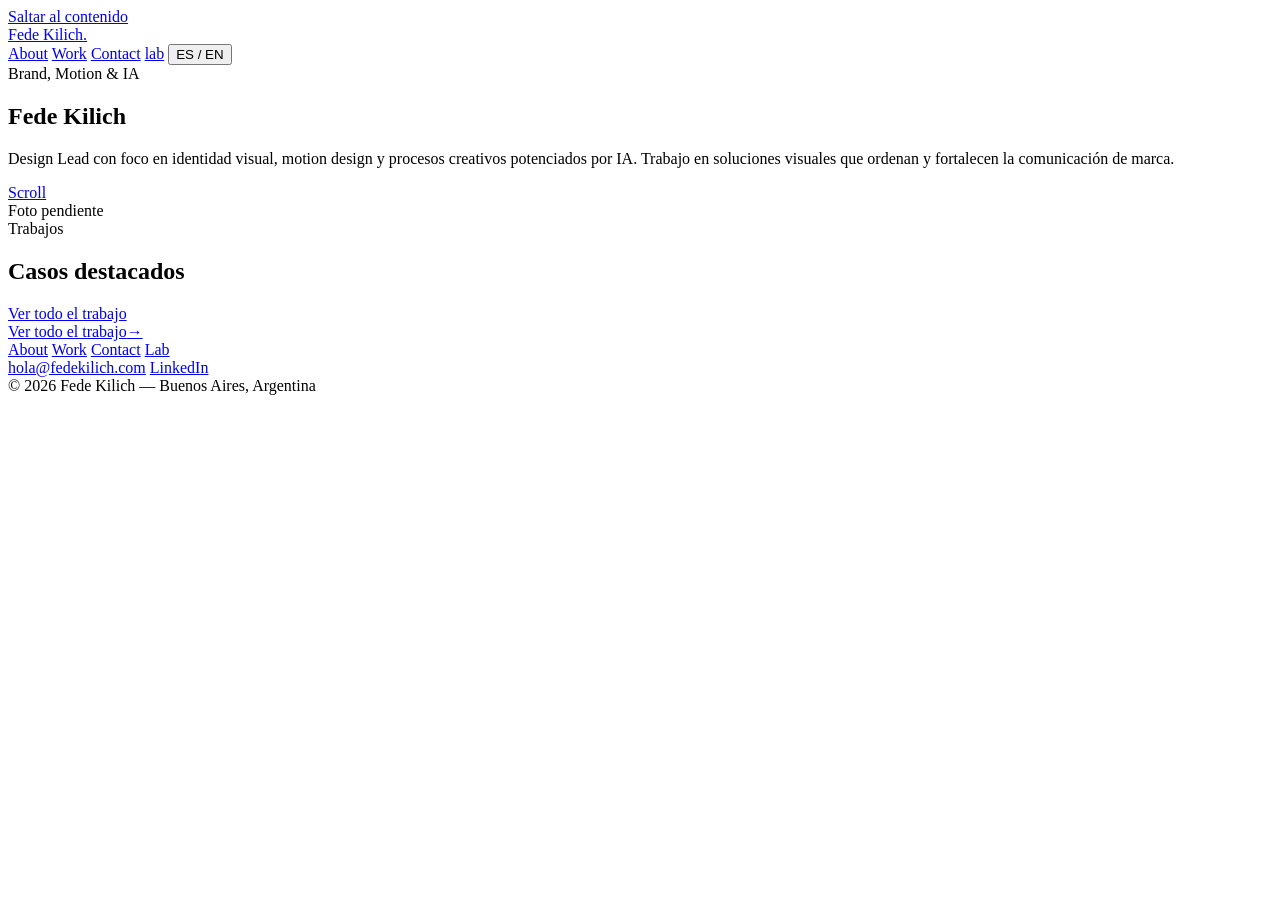
==== index.html @ 39ba639b "Add portfolio preview: root pages" ====
<!DOCTYPE html>
<html lang="es">
<head>
<meta charset="utf-8">
<meta name="viewport" content="width=device-width, initial-scale=1">
<meta name="robots" content="noindex, nofollow">
<title data-i18n="pagina.index.title">Fede Kilich — Design Lead · Brand &amp; Motion</title>
<meta name="description" data-i18n-content="pagina.index.description" content="Design Lead con foco en identidad visual, motion design y procesos creativos potenciados por IA.">

<link rel="preconnect" href="https://fonts.googleapis.com">
<link rel="preconnect" href="https://fonts.gstatic.com" crossorigin>
<link href="https://fonts.googleapis.com/css2?family=Big+Shoulders+Display:wght@700;900&amp;family=Inter:wght@400;500;600;800&amp;display=swap" rel="stylesheet">

<link rel="modulepreload" href="assets/js/site.js">
<link rel="modulepreload" href="data/i18n.js">
<link rel="modulepreload" href="data/strings.js">
<link rel="modulepreload" href="assets/js/ui.js">

<link rel="stylesheet" href="assets/css/base.css">
<link rel="stylesheet" href="assets/css/home.css">
</head>
<body>

<a class="skip-link" href="#main" data-i18n="nav.skip">Saltar al contenido</a>

<header class="site-header">
  <div class="shell site-header__inner">
    <a class="wordmark" href="index.html">Fede Kilich<span>.</span></a>
    <nav class="site-nav" data-i18n-aria-label="nav.primary" aria-label="Navegación principal">
      <a class="site-nav__link" href="about.html" data-i18n="nav.about">About</a>
      <a class="site-nav__link" href="all-work.html" data-i18n="nav.work">Work</a>
      <a class="site-nav__link" href="contact.html" data-i18n="nav.contact">Contact</a>
      <a class="site-nav__link site-nav__link--lab" href="lab.html" data-text="lab" data-i18n="nav.lab">lab</a>
      <button type="button" class="lang-toggle" data-i18n-aria-label="nav.langLabel" aria-label="Cambiar idioma a inglés">
        <span class="lang-toggle__opt is-active" data-lang="es">ES</span>
        <span aria-hidden="true">/</span>
        <span class="lang-toggle__opt" data-lang="en">EN</span>
      </button>
    </nav>
  </div>
</header>

<main id="main">

  <section class="shell hero">
    <div>
      <span class="hero__role" data-i18n="hero.role">Brand, Motion &amp; IA</span>
      <h1 class="display hero__title">
        <span class="hero__line">
          <span class="hero__word">Fede</span>
          <span class="hero__bar" aria-hidden="true"></span>
        </span>
        <span class="hero__line">
          <span class="hero__word hero__word--accent">Kilich</span>
          <span class="hero__bar" aria-hidden="true"></span>
        </span>
      </h1>
      <p class="hero__intro" data-i18n="hero.intro">Design Lead con foco en identidad visual, motion design y procesos creativos potenciados por IA. Trabajo en soluciones visuales que ordenan y fortalecen la comunicación de marca.</p>
      <a class="hero__scroll" href="#work">
        <span data-i18n="hero.scroll">Scroll</span>
        <span class="hero__cue" aria-hidden="true"></span>
      </a>
    </div>

    <!-- TODO: reemplazar por la foto real de Fede (PRD §8) -->
    <div class="media-ph hero__photo">
      <div class="media-ph__inner">
        <span class="media-ph__label" data-i18n="about.photoPending">Foto pendiente</span>
      </div>
    </div>
  </section>

  <section class="shell work-section" id="work">
    <div class="work-section__head">
      <div>
        <span class="eyebrow work-section__eyebrow" data-i18n="home.workEyebrow">Trabajos</span>
        <h2 class="display work-section__title" data-i18n="home.workTitle">Casos destacados</h2>
      </div>
      <a class="work-section__all" href="all-work.html" data-i18n="home.viewAll">Ver todo el trabajo</a>
    </div>

    <!-- Las cards las construye assets/js/home.js desde data/cases.json -->
    <div class="case-grid case-grid--home" id="featured-cases"></div>

    <div class="work-section__cta">
      <a class="btn-ghost" href="all-work.html">
        <span data-i18n="home.viewAll">Ver todo el trabajo</span><span aria-hidden="true">→</span>
      </a>
    </div>
  </section>

</main>

<footer class="site-footer">
  <div class="shell site-footer__inner">
    <nav class="site-footer__nav" data-i18n-aria-label="nav.footer" aria-label="Navegación del pie">
      <a href="about.html" data-i18n="nav.about">About</a>
      <a href="all-work.html" data-i18n="nav.work">Work</a>
      <a href="contact.html" data-i18n="nav.contact">Contact</a>
      <a class="is-lab" href="lab.html">Lab</a>
    </nav>
    <div class="site-footer__links">
      <!-- TODO: email definitivo pendiente de confirmar (PRD §5.6) -->
      <a href="contact.html">hola@fedekilich.com</a>
      <a href="https://www.linkedin.com/in/fedekilich" target="_blank" rel="noopener">LinkedIn</a>
    </div>
    <span class="site-footer__meta">
      <span data-i18n="footer.rights">© 2026 Fede Kilich</span> —
      <span data-i18n="footer.location">Buenos Aires, Argentina</span>
    </span>
  </div>
</footer>

<script type="module" src="assets/js/home.js"></script>
</body>
</html>
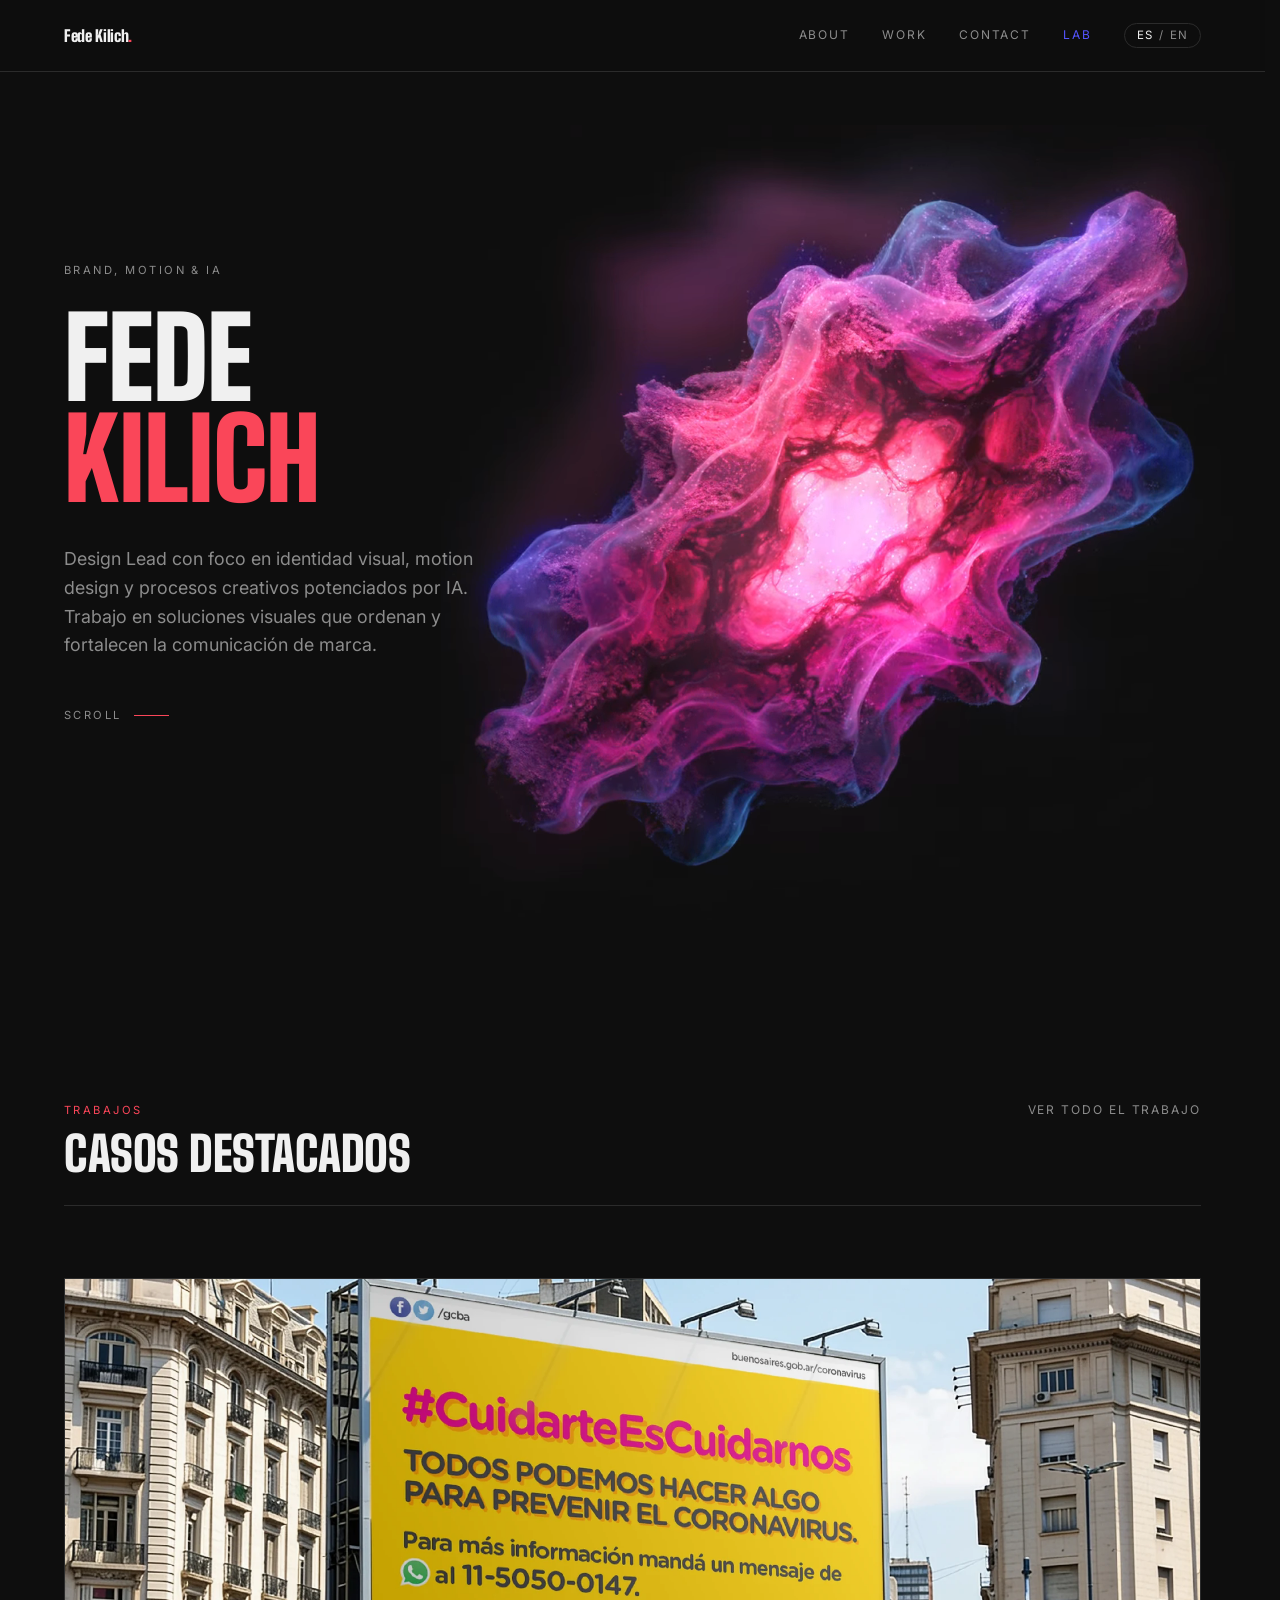
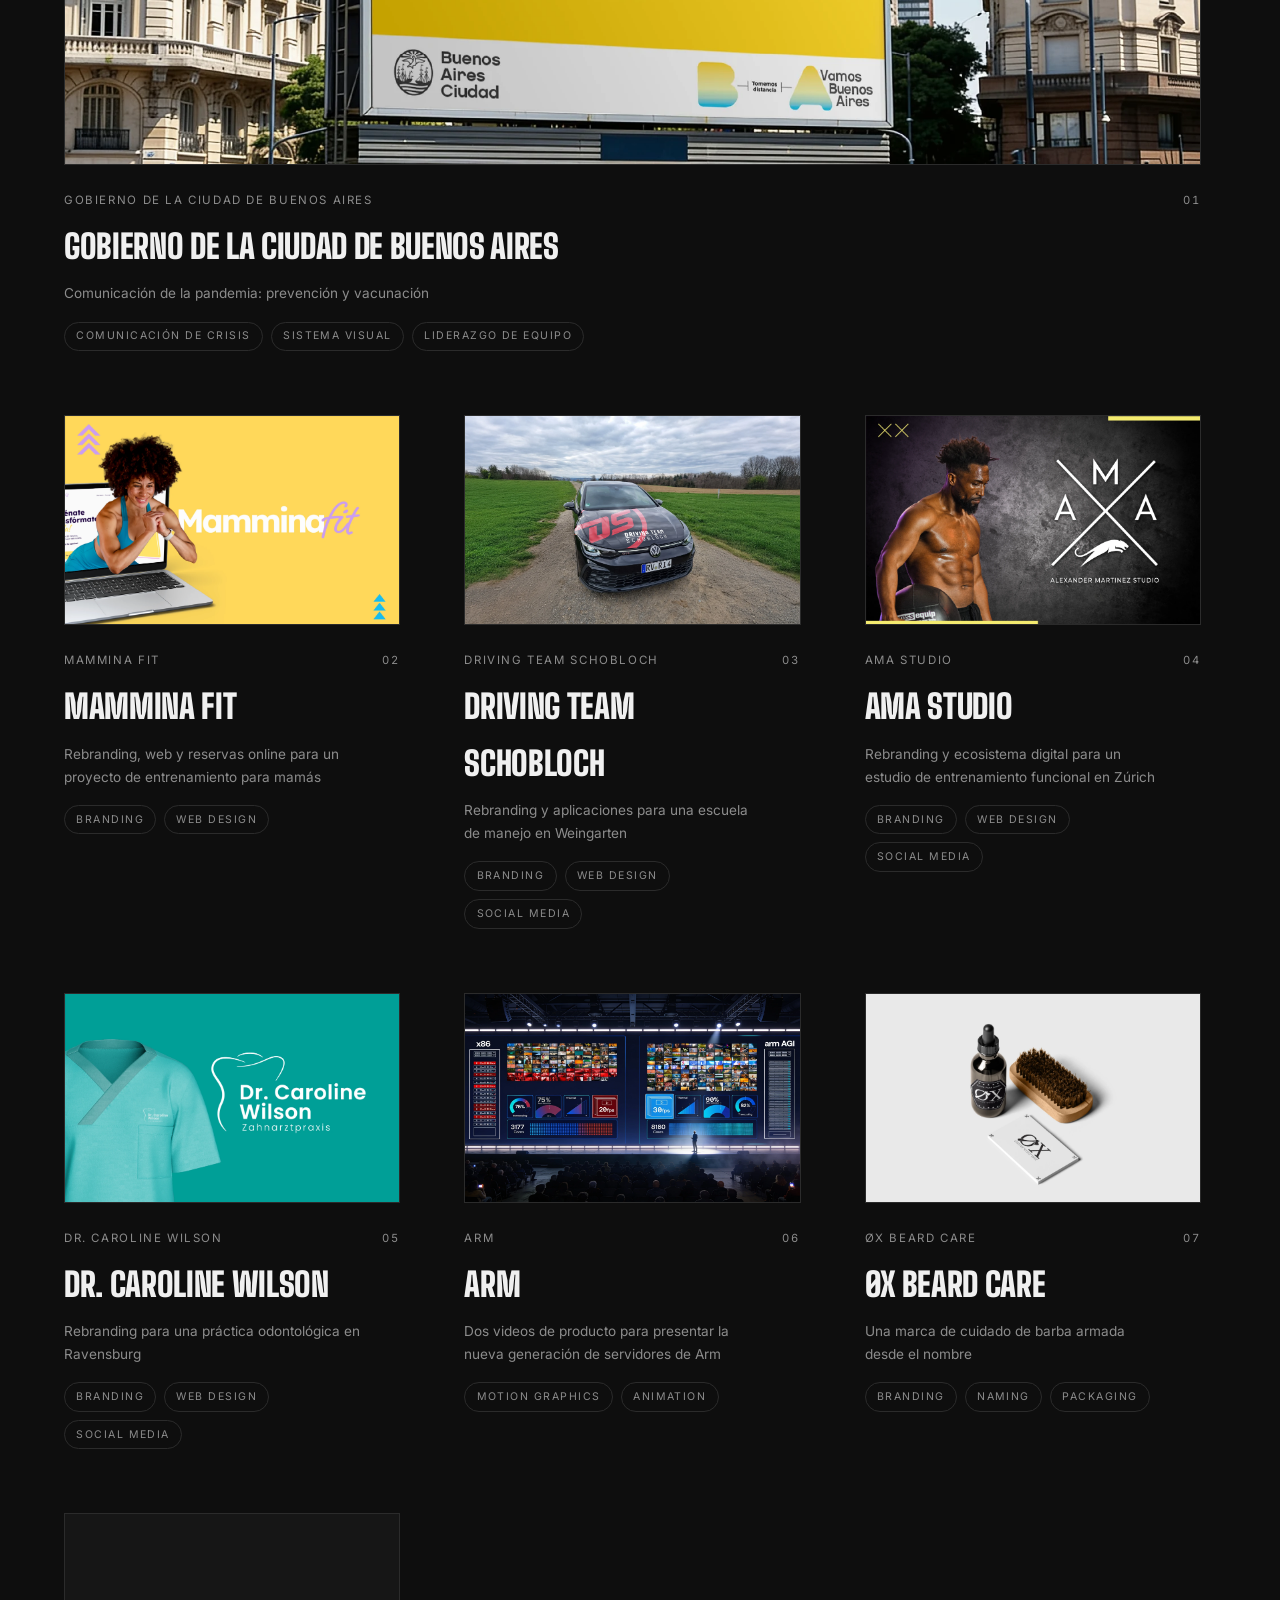
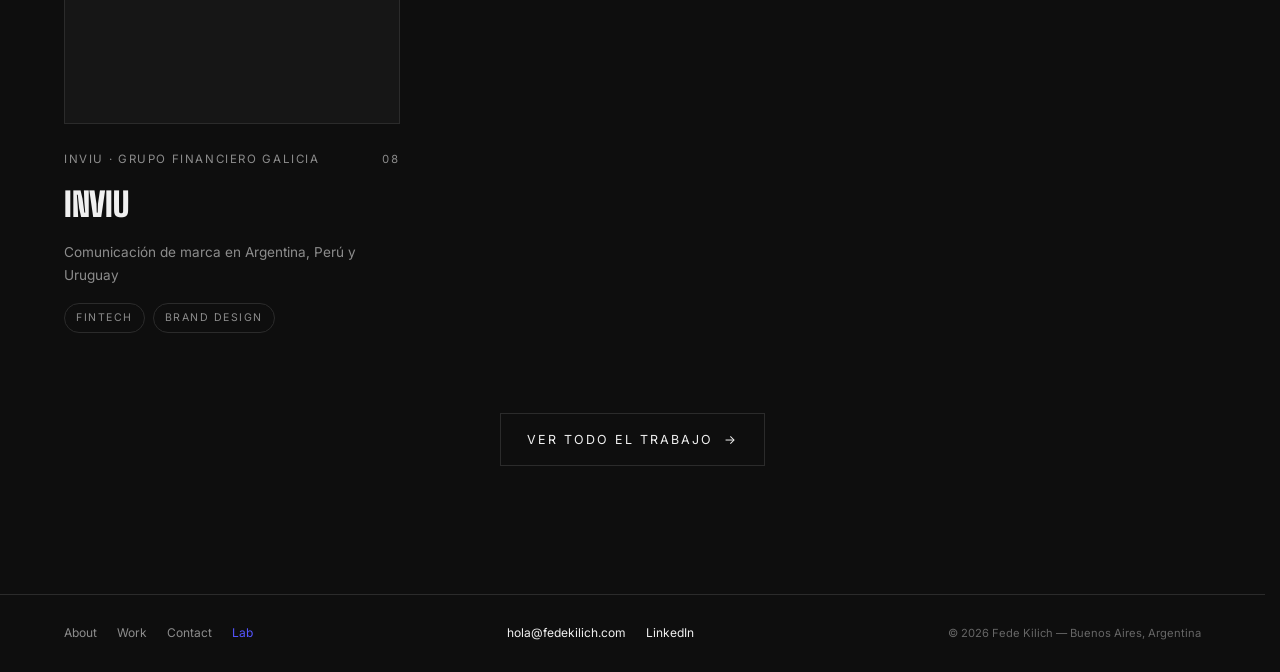
==== commit e69fde6c: "Hero de la Home: el video de la masa en loop, en lugar del retrato El video va de fondo, a todo el a" ====
--- a/index.html
+++ b/index.html
@@ -43,7 +43,17 @@
 <main id="main">
 
   <section class="shell hero">
-    <div>
+    <div class="hero__media" aria-hidden="true">
+      <video class="hero__video" autoplay muted loop playsinline preload="auto"
+             disablepictureinpicture poster="assets/video/hero_masa_poster.webp">
+        <source src="assets/video/hero_masa_720.webm"  type="video/webm" media="(max-width: 767px)">
+        <source src="assets/video/hero_masa_720.mp4"   type="video/mp4"  media="(max-width: 767px)">
+        <source src="assets/video/hero_masa_1080.webm" type="video/webm">
+        <source src="assets/video/hero_masa_1080.mp4"  type="video/mp4">
+      </video>
+    </div>
+
+    <div class="hero__copy">
       <span class="hero__role" data-i18n="hero.role">Brand, Motion &amp; IA</span>
       <h1 class="display hero__title">
         <span class="hero__line">
@@ -60,13 +70,6 @@
         <span data-i18n="hero.scroll">Scroll</span>
         <span class="hero__cue" aria-hidden="true"></span>
       </a>
-    </div>
-
-    <!-- TODO: reemplazar por la foto real de Fede (PRD §8) -->
-    <div class="media-ph hero__photo">
-      <div class="media-ph__inner">
-        <span class="media-ph__label" data-i18n="about.photoPending">Foto pendiente</span>
-      </div>
     </div>
   </section>
 
--- a/assets/css/base.css
+++ b/assets/css/base.css
@@ -0,0 +1,522 @@
+/* ============================================================
+   Fede Kilich — base
+   Tokens, reset, tipografía, header y footer compartidos.
+   ============================================================ */
+
+:root {
+  /* Paleta sitio principal */
+  --bg: #0e0e0e;
+  --surface: #161616;
+  --line: #2b2b2b;
+  --line-track: #23232a;
+  --text: #f0f0f0;
+  --text-soft: #cfcfcf;
+  --muted: #8c8c8c;
+  --muted-dim: #666;
+  --accent: #fa4659;
+  /* Acento de la sección Lab (mutación intencional) */
+  --lab: #5555ff;
+
+  --header-bg: rgba(14, 14, 14, 0.82);
+
+  /* Fondo de los bloques de media todavía sin material real */
+  --ph-bg:
+    radial-gradient(120% 120% at 15% 0%, rgba(250, 70, 89, 0.22) 0%, transparent 55%),
+    linear-gradient(140deg, #1a1a1a 0%, #0f0f0f 100%);
+
+  --font-display: "Big Shoulders Display", "Arial Narrow", sans-serif;
+  --font-body: "Inter", system-ui, -apple-system, "Segoe UI", sans-serif;
+
+  /* Grilla del sitio */
+  --shell-max: 1440px;
+  --shell-pad: clamp(1.25rem, 5vw, 5rem);
+
+  /* Escalas tipográficas recurrentes */
+  --fs-display: clamp(1.9rem, 4.4vw, 3.5rem);
+  --fs-section: clamp(1.4rem, 3vw, 1.9rem);
+  --fs-nav: 0.75rem;
+  --fs-eyebrow: 0.7rem;
+
+  --ease-out: cubic-bezier(0.22, 1, 0.36, 1);
+}
+
+*,
+*::before,
+*::after { box-sizing: border-box; }
+
+html {
+  -webkit-text-size-adjust: 100%;
+  /* La barra de scroll reserva su lugar siempre. Sin esto, pasar de una página
+     que scrollea a una que no —o el momento en que llegan los datos y la página
+     crece— cambia el ancho útil 15px y corre todo el contenido de costado. */
+  scrollbar-gutter: stable;
+}
+
+body {
+  margin: 0;
+  background: var(--bg);
+  color: var(--text);
+  font-family: var(--font-body);
+  font-size: 1rem;
+  line-height: 1.7;
+  overflow-x: hidden;
+  -webkit-font-smoothing: antialiased;
+
+  /* El footer queda abajo aunque la página sea corta */
+  display: flex;
+  flex-direction: column;
+  min-height: 100vh;
+}
+
+main { flex: 1 0 auto; }
+
+::selection { background: var(--accent); color: #fff; }
+
+img, video { max-width: 100%; display: block; }
+
+/* Una clase con display propio le gana a [hidden] si no forzamos */
+[hidden] { display: none !important; }
+
+/* Foco visible y consistente en todo lo interactivo */
+:where(a, button, [tabindex]):focus-visible {
+  outline: 2px solid var(--accent);
+  outline-offset: 3px;
+  border-radius: 2px;
+}
+
+.u-visually-hidden {
+  position: absolute;
+  width: 1px; height: 1px;
+  padding: 0; margin: -1px;
+  overflow: hidden;
+  clip-path: inset(50%);
+  white-space: nowrap;
+}
+
+/* Salto directo al contenido para navegación por teclado */
+.skip-link {
+  position: absolute;
+  left: var(--shell-pad);
+  top: -100%;
+  z-index: 200;
+  padding: 0.75rem 1.25rem;
+  background: var(--accent);
+  color: #fff;
+  font-size: var(--fs-nav);
+  text-transform: uppercase;
+  letter-spacing: 0.16em;
+  text-decoration: none;
+}
+.skip-link:focus-visible { top: 0.75rem; }
+
+/* --- Contenedor de página ------------------------------------ */
+.shell {
+  width: 100%;
+  max-width: var(--shell-max);
+  margin-inline: auto;
+  padding-inline: var(--shell-pad);
+}
+
+/* --- Tipografía compartida ----------------------------------- */
+.display {
+  font-family: var(--font-display);
+  font-weight: 900;
+  text-transform: uppercase;
+  line-height: 1.1;
+  letter-spacing: -0.01em;
+  margin: 0;
+}
+
+.eyebrow {
+  display: block;
+  font-size: var(--fs-eyebrow);
+  text-transform: uppercase;
+  letter-spacing: 0.22em;
+  color: var(--accent);
+}
+
+/* --- Header --------------------------------------------------- */
+.site-header {
+  position: sticky;
+  top: 0;
+  z-index: 100;
+  min-height: 72px;
+  display: flex;
+  align-items: center;
+  background: var(--header-bg);
+  backdrop-filter: blur(14px);
+  -webkit-backdrop-filter: blur(14px);
+  border-bottom: 1px solid var(--line);
+}
+
+.site-header__inner {
+  display: flex;
+  align-items: center;
+  justify-content: space-between;
+  flex-wrap: wrap;
+  gap: 0.75rem 1.5rem;
+}
+
+.wordmark {
+  font-family: var(--font-display);
+  font-weight: 900;
+  font-size: 1rem;
+  letter-spacing: -0.02em;
+  white-space: nowrap;
+  color: var(--text);
+  text-decoration: none;
+}
+.wordmark span { color: var(--accent); }
+
+.site-nav {
+  display: flex;
+  align-items: center;
+  gap: clamp(0.75rem, 2.5vw, 2.25rem);
+  flex-wrap: wrap;
+}
+
+.site-nav__link {
+  position: relative;
+  padding-block: 0.35rem;
+  font-size: var(--fs-nav);
+  text-transform: uppercase;
+  letter-spacing: 0.16em;
+  color: var(--muted);
+  text-decoration: none;
+  transition: color 0.25s ease;
+}
+
+/* Subrayado de acento: entra desde la izquierda, sale hacia la derecha.
+   El link a Lab queda afuera — sus dos pseudo son las copias del glitch, y su
+   subrayado (azul, no magenta) se dibuja con background más abajo. */
+.site-nav__link:not(.site-nav__link--lab)::after {
+  content: "";
+  position: absolute;
+  left: 0;
+  bottom: 0;
+  width: 100%;
+  height: 1px;
+  background: var(--accent);
+  transform: scaleX(0);
+  transform-origin: right;
+  transition: transform 0.35s var(--ease-out);
+}
+
+.site-nav__link:hover { color: var(--text); }
+.site-nav__link[aria-current="page"] { color: var(--text); }
+
+.site-nav__link:not(.site-nav__link--lab):hover::after,
+.site-nav__link:not(.site-nav__link--lab)[aria-current="page"]::after {
+  transform: scaleX(1);
+  transform-origin: left;
+}
+/* ─── Item "Lab" del nav ──────────────────────────────────────────────────
+   El subrayado se dibuja con background en vez de ::after, para dejar los dos
+   pseudo-elementos libres: son las copias del glitch de hover.
+   ---------------------------------------------------------------------- */
+.site-nav__link--lab {
+  color: var(--lab);
+  background-image: linear-gradient(var(--lab), var(--lab));
+  background-repeat: no-repeat;
+  background-position: 100% 100%;
+  background-size: 0 1px;
+  transition: background-size 0.35s var(--ease-out), color 0.25s ease;
+}
+.site-nav__link--lab:hover {
+  color: var(--lab);
+  background-position: 0 100%;
+  background-size: 100% 1px;
+}
+
+/* Glitch corto al entrar el hover — una sola pasada, 180ms.
+   Se omite en touch (sin hover) y con prefers-reduced-motion. */
+@media (hover: hover) and (pointer: fine) and (prefers-reduced-motion: no-preference) {
+  .site-nav__link--lab::before,
+  .site-nav__link--lab::after {
+    content: "";
+    position: absolute;
+    left: 0;
+    top: 0;
+    padding-block: inherit;
+    white-space: nowrap;
+    pointer-events: none;
+    opacity: 0;
+  }
+
+  /* El texto duplicado sólo existe mientras dura el hover: fuera de ahí no
+     hay nada que un lector de pantalla pueda leer de más. */
+  .site-nav__link--lab:hover::before,
+  .site-nav__link--lab:hover::after { content: attr(data-text); }
+
+  .site-nav__link--lab:hover { animation: lab-nav-shift 180ms steps(1, end) 1; }
+
+  /* Canales fijos: el split tiene que leerse rojo/cian, no seguir al acento */
+  .site-nav__link--lab:hover::before {
+    color: #fa4659;
+    animation: lab-nav-rojo 180ms steps(1, end) 1;
+  }
+  .site-nav__link--lab:hover::after {
+    color: #4dffff;
+    animation: lab-nav-cian 180ms steps(1, end) 1;
+  }
+
+  @keyframes lab-nav-shift {
+    0%   { transform: translateX(0); }
+    22%  { transform: translateX(3px); }
+    44%  { transform: translateX(-2px); }
+    66%  { transform: translateX(1px); }
+    80%, 100% { transform: translateX(0); }
+  }
+
+  /* Las copias hacen RGB split y block displacement a la vez: cada una se
+     recorta en una franja distinta del label y se corre para su lado. */
+  @keyframes lab-nav-rojo {
+    0%   { opacity: 0; transform: translateX(0); clip-path: inset(0 0 55% 0); }
+    22%  { opacity: 0.9; transform: translateX(-2px); clip-path: inset(0 0 55% 0); }
+    44%  { opacity: 0.9; transform: translateX(-4px); clip-path: inset(38% 0 22% 0); }
+    66%  { opacity: 0.75; transform: translateX(-1px); clip-path: inset(0 0 62% 0); }
+    80%, 100% { opacity: 0; transform: translateX(0); }
+  }
+  @keyframes lab-nav-cian {
+    0%   { opacity: 0; transform: translateX(0); clip-path: inset(52% 0 0 0); }
+    22%  { opacity: 0.9; transform: translateX(2px); clip-path: inset(52% 0 0 0); }
+    44%  { opacity: 0.9; transform: translateX(4px); clip-path: inset(20% 0 45% 0); }
+    66%  { opacity: 0.75; transform: translateX(1px); clip-path: inset(60% 0 0 0); }
+    80%, 100% { opacity: 0; transform: translateX(0); }
+  }
+}
+
+.lang-toggle {
+  display: flex;
+  align-items: center;
+  gap: 0.35rem;
+  font-family: var(--font-body);
+  font-size: 0.72rem;
+  letter-spacing: 0.1em;
+  background: none;
+  border: 1px solid var(--line);
+  border-radius: 999px;
+  padding: 0.3rem 0.75rem;
+  color: var(--muted);
+  cursor: pointer;
+  transition: border-color 0.25s ease;
+}
+.lang-toggle:hover { border-color: var(--muted); }
+.lang-toggle__opt { color: var(--muted); transition: color 0.25s ease; }
+.lang-toggle__opt.is-active { color: var(--text); }
+
+/* --- Footer --------------------------------------------------- */
+.site-footer {
+  border-top: 1px solid var(--line);
+  padding-block: 1.75rem;
+}
+
+.site-footer__inner {
+  display: flex;
+  flex-wrap: wrap;
+  align-items: baseline;
+  justify-content: space-between;
+  gap: 0.85rem 2rem;
+}
+
+.site-footer__nav,
+.site-footer__links {
+  display: flex;
+  gap: 1.25rem;
+  flex-wrap: wrap;
+}
+
+.site-footer a {
+  font-size: var(--fs-nav);
+  text-decoration: none;
+  transition: color 0.25s ease;
+}
+.site-footer__nav a { color: var(--muted); }
+.site-footer__nav a:hover { color: var(--text); }
+.site-footer__nav a.is-lab { color: var(--lab); }
+.site-footer__links a { color: var(--text); }
+.site-footer__links a:hover { color: var(--accent); }
+
+.site-footer__meta {
+  font-size: var(--fs-eyebrow);
+  color: var(--muted-dim);
+}
+
+/* --- Botón / link de acción ----------------------------------- */
+.btn-ghost {
+  display: inline-flex;
+  align-items: center;
+  gap: 0.7rem;
+  font-family: var(--font-body);
+  font-size: 0.78rem;
+  text-transform: uppercase;
+  letter-spacing: 0.16em;
+  padding: 0.95rem 1.6rem;
+  border: 1px solid var(--line);
+  color: var(--text);
+  text-decoration: none;
+  background: none;
+  cursor: pointer;
+  transition: border-color 0.25s ease, background 0.25s ease;
+}
+.btn-ghost:hover {
+  border-color: var(--accent);
+  background: var(--surface);
+}
+
+/* --- Preferencia de movimiento reducido ----------------------- */
+@media (prefers-reduced-motion: reduce) {
+  *,
+  *::before,
+  *::after {
+    animation-duration: 0.001ms !important;
+    animation-iteration-count: 1 !important;
+    transition-duration: 0.001ms !important;
+    scroll-behavior: auto !important;
+  }
+}
+
+/* ============================================================
+   Componentes compartidos entre páginas
+   ============================================================ */
+
+/* --- Encabezado de página (eyebrow + título + intro) ---------- */
+.page-hero { padding-top: clamp(3rem, 9vw, 7rem); }
+.page-hero__eyebrow { margin-bottom: 1.25rem; }
+.page-hero__title { font-size: clamp(2.25rem, 7vw, 5.5rem); }
+.page-hero__intro {
+  max-width: 52ch;
+  margin: 1.5rem 0 0;
+  font-size: clamp(1rem, 1.6vw, 1.25rem);
+  color: var(--muted);
+  line-height: 1.6;
+}
+
+/* --- Placeholder de media (hasta cargar imágenes/videos reales) */
+.media-ph {
+  position: relative;
+  overflow: hidden;
+  background: var(--surface);
+  border: 1px solid var(--line);
+  transition: border-color 0.3s ease;
+}
+.media-ph__inner {
+  position: relative;
+  width: 100%;
+  height: 100%;
+  display: grid;
+  place-items: center;
+  background: var(--ph-bg);
+}
+.media-ph__label {
+  position: relative;
+  z-index: 1;
+  text-align: center;
+  padding: 1.5rem;
+  font-size: 0.72rem;
+  letter-spacing: 0.2em;
+  text-transform: uppercase;
+  color: var(--muted);
+}
+.media-ph__name {
+  display: block;
+  font-family: var(--font-display);
+  font-weight: 900;
+  font-size: clamp(1.1rem, 2.4vw, 2rem);
+  letter-spacing: -0.02em;
+  color: rgba(240, 240, 240, 0.55);
+  margin-bottom: 0.5rem;
+  text-transform: none;
+}
+
+/* Variante con imagen real: mismo marco, la foto llena el cuadro */
+.media-ph--foto .media-ph__img {
+  display: block;
+  width: 100%;
+  height: 100%;
+  object-fit: cover;
+}
+
+/* --- Card de caso (Home y All Works) -------------------------- */
+.case-grid {
+  display: grid;
+  gap: clamp(2rem, 5vw, 4.5rem);
+  grid-template-columns: repeat(auto-fit, minmax(280px, 1fr));
+}
+
+.case-card {
+  display: block;
+  position: relative;
+  text-decoration: none;
+  color: inherit;
+}
+.case-card__media { aspect-ratio: 4 / 3; }
+.case-card:hover .media-ph { border-color: var(--accent); }
+.case-card:hover .case-card__title { color: var(--accent); }
+
+.case-card__meta {
+  display: flex;
+  align-items: baseline;
+  justify-content: space-between;
+  gap: 1rem;
+  margin-top: 1.25rem;
+}
+.case-card__client {
+  font-size: 0.72rem;
+  letter-spacing: 0.14em;
+  text-transform: uppercase;
+  color: var(--muted);
+}
+.case-card__title {
+  font-family: var(--font-display);
+  font-weight: 900;
+  text-transform: uppercase;
+  letter-spacing: -0.01em;
+  font-size: clamp(1.4rem, 2.6vw, 2.25rem);
+  margin: 0.35rem 0 0;
+  transition: color 0.25s ease;
+}
+.case-card__line {
+  font-size: 0.85rem;
+  color: var(--muted);
+  margin: 0.5rem 0 0;
+  max-width: 46ch;
+}
+.case-card__index {
+  font-size: var(--fs-eyebrow);
+  letter-spacing: 0.2em;
+  color: var(--muted);
+  font-variant-numeric: tabular-nums;
+}
+
+.tag-list {
+  display: flex;
+  flex-wrap: wrap;
+  gap: 0.5rem;
+  margin: 1rem 0 0;
+  list-style: none;
+  padding: 0;
+}
+.tag {
+  font-size: 0.66rem;
+  letter-spacing: 0.14em;
+  text-transform: uppercase;
+  color: var(--muted);
+  border: 1px solid var(--line);
+  padding: 0.3rem 0.7rem;
+  border-radius: 999px;
+}
+
+/* --- Estado "no encontrado" (work.html / lab-work.html) ------- */
+.not-found {
+  padding-top: 6rem;
+  text-align: center;
+}
+.not-found__title {
+  font-size: clamp(1.75rem, 4vw, 3rem);
+  margin: 0;
+}
+.not-found .btn-ghost { margin-top: 2rem; }
+
+/* Variante angosta del contenedor (Contact) */
+.shell--narrow { max-width: 40rem; }
--- a/assets/css/home.css
+++ b/assets/css/home.css
@@ -0,0 +1,237 @@
+/* ============================================================
+   Fede Kilich — Home
+   ============================================================ */
+
+/* --- Hero ----------------------------------------------------- */
+/* El 100vw de .hero__media desborda unos px por el hueco de la barra de
+   scroll. `clip` lo recorta sin crear contexto de apilamiento — con
+   `hidden` o un `overflow` que scrollee, el mix-blend-mode se rompe. */
+main { overflow-x: clip; }
+
+.hero {
+  position: relative;
+  min-height: 100svh;
+  display: grid;
+  grid-template-columns: minmax(0, 1fr);
+  align-items: center;
+  padding-top: clamp(1.5rem, 4vw, 2.5rem);
+  padding-bottom: clamp(3rem, 8vw, 6rem);
+}
+
+/* El texto no se estira a todo el ancho ahora que no hay segunda columna:
+   queda sobre el negro de la izquierda y le deja la derecha a la masa. */
+.hero__copy {
+  position: relative;
+  z-index: 1;
+  max-width: min(100%, 34rem);
+}
+
+/* Capa del video: ocupa todo el ancho de la ventana, no solo el .shell.
+   `mix-blend-mode: screen` hace desaparecer el negro del video contra el
+   --bg de la página. Para que funcione, ningún ancestro hasta <body> puede
+   crear contexto de apilamiento (transform, filter, opacity < 1,
+   isolation, will-change, o z-index en un ancestro posicionado). */
+.hero__media {
+  position: absolute;
+  inset-block: 0;
+  left: 50%;
+  width: 100vw;
+  transform: translateX(-50%);
+  overflow: hidden;
+  pointer-events: none;
+  z-index: 0;
+  mix-blend-mode: screen;
+  opacity: 0;
+  animation: fadeIn 1.4s var(--ease-out) 0.3s forwards;
+}
+
+.hero__video {
+  position: absolute;
+  top: 50%;
+  right: 3vw;                  /* masa corrida a la derecha */
+  height: min(104%, 62vw);     /* el cuadrado trae su propio margen negro */
+  width: auto;
+  max-width: none;             /* base.css limita video a max-width: 100% */
+  aspect-ratio: 1;
+  transform: translateY(-50%);
+  object-fit: contain;
+}
+
+@keyframes fadeIn {
+  from { opacity: 0; }
+  to   { opacity: 1; }
+}
+
+.hero__role {
+  display: block;
+  margin-bottom: clamp(1.25rem, 3vw, 1.75rem);
+  font-size: var(--fs-eyebrow);
+  text-transform: uppercase;
+  letter-spacing: 0.22em;
+  color: var(--muted);
+  opacity: 0;
+  animation: fadeUp 0.9s var(--ease-out) 0.1s forwards;
+}
+
+.hero__title {
+  line-height: 0.9;
+  font-size: clamp(2.75rem, 9vw, 7rem);
+  margin: 0 0 clamp(1.5rem, 3.5vw, 2.25rem);
+}
+
+/* Firma visual: una franja de acento barre y revela cada línea del nombre,
+   como un corte de edición de video. Un solo uso en todo el sitio. */
+.hero__line {
+  display: block;
+  position: relative;
+  overflow: hidden;
+}
+
+.hero__word {
+  display: block;
+  clip-path: inset(0 -0.1em 0 0);
+  animation: wipeText 1.1s var(--ease-out) forwards;
+}
+.hero__word--accent { color: var(--accent); }
+
+.hero__bar {
+  position: absolute;
+  inset: 0;
+  background: var(--accent);
+  transform: scaleX(0);
+  transform-origin: right;
+  animation: wipeBar 1.1s var(--ease-out) forwards;
+}
+
+.hero__line:nth-child(2) .hero__word,
+.hero__line:nth-child(2) .hero__bar { animation-delay: 0.14s; }
+
+.hero__intro {
+  max-width: 40ch;
+  margin: 0 0 clamp(1.75rem, 4vw, 2.5rem);
+  font-size: clamp(1rem, 1.4vw, 1.15rem);
+  color: var(--muted);
+  line-height: 1.6;
+  opacity: 0;
+  animation: fadeUp 0.9s var(--ease-out) 0.9s forwards;
+}
+
+.hero__scroll {
+  display: inline-flex;
+  align-items: center;
+  gap: 0.75rem;
+  font-size: var(--fs-eyebrow);
+  letter-spacing: 0.22em;
+  text-transform: uppercase;
+  color: var(--muted);
+  text-decoration: none;
+  opacity: 0;
+  animation: fadeUp 0.9s var(--ease-out) 1.1s forwards;
+  transition: color 0.25s ease;
+}
+.hero__scroll:hover { color: var(--text); }
+
+.hero__cue {
+  width: 44px;
+  height: 1px;
+  background-image: linear-gradient(90deg, var(--accent) 0 40%, transparent 40%);
+  background-size: 200% 100%;
+  background-repeat: no-repeat;
+  animation: scrollCue 2.2s linear infinite;
+}
+
+@keyframes wipeBar {
+  0%   { transform: scaleX(0); transform-origin: left; }
+  46%  { transform: scaleX(1); transform-origin: left; }
+  54%  { transform: scaleX(1); transform-origin: right; }
+  100% { transform: scaleX(0); transform-origin: right; }
+}
+
+@keyframes wipeText {
+  0%, 46% { clip-path: inset(0 100% 0 0); }
+  100%    { clip-path: inset(0 -0.1em 0 0); }
+}
+
+@keyframes fadeUp {
+  from { opacity: 0; transform: translateY(16px); }
+  to   { opacity: 1; transform: none; }
+}
+
+@keyframes scrollCue {
+  from { background-position: -60% 0; }
+  to   { background-position: 160% 0; }
+}
+
+/* --- Casos destacados ----------------------------------------- */
+.work-section { padding-block: clamp(4rem, 10vw, 9rem); }
+
+.work-section__head {
+  display: flex;
+  flex-wrap: wrap;
+  align-items: baseline;
+  justify-content: space-between;
+  gap: 1.5rem;
+  margin-bottom: clamp(2.5rem, 6vw, 4.5rem);
+  padding-bottom: 1.5rem;
+  border-bottom: 1px solid var(--line);
+}
+
+.work-section__eyebrow { margin-bottom: 0.5rem; }
+
+.work-section__title { font-size: clamp(1.75rem, 4vw, 3rem); }
+
+.work-section__all {
+  font-size: var(--fs-nav);
+  text-transform: uppercase;
+  letter-spacing: 0.16em;
+  color: var(--muted);
+  text-decoration: none;
+  transition: color 0.25s ease;
+}
+.work-section__all:hover { color: var(--text); }
+
+/* Home usa cards más anchas que All Works */
+.case-grid--home { grid-template-columns: repeat(auto-fit, minmax(320px, 1fr)); }
+
+.work-section__cta {
+  display: flex;
+  justify-content: center;
+  margin-top: clamp(3rem, 7vw, 5rem);
+}
+
+/* --- Hero apilado (hasta 1199px) ------------------------------ */
+/* Abajo de 1200px el texto ocupa demasiado del ancho y la masa se le viene
+   encima. En vez de achicarla hasta que no se vea, se apila: la masa arriba
+   y el texto abajo, sobre negro. El alto manda sobre el ancho (min con svh)
+   para que la masa nunca empuje al texto fuera de pantalla. */
+@media (max-width: 1199px) {
+  .hero {
+    /* El header mide 72px y empuja al hero hacia abajo: sin descontarlo, el
+       bloque de texto alineado abajo se va de pantalla. */
+    min-height: calc(100svh - 72px);
+    align-items: end;
+    padding-bottom: clamp(2.5rem, 6vw, 4rem);
+  }
+
+  .hero__copy { max-width: min(100%, 40rem); }
+
+  .hero__video {
+    top: 0;
+    right: 50%;
+    transform: translateX(50%);
+    width: auto;
+    height: min(118vw, 54svh);
+    opacity: 0.75;
+  }
+}
+
+/* El barrido y los fundidos son decorativos: se apagan si molestan */
+@media (prefers-reduced-motion: reduce) {
+  .hero__role,
+  .hero__intro,
+  .hero__scroll { opacity: 1; }
+  .hero__media { opacity: 1; animation: none; }
+  .hero__bar { display: none; }
+  .hero__word { clip-path: none; }
+  .hero__cue { background-position: 0 0; }
+}
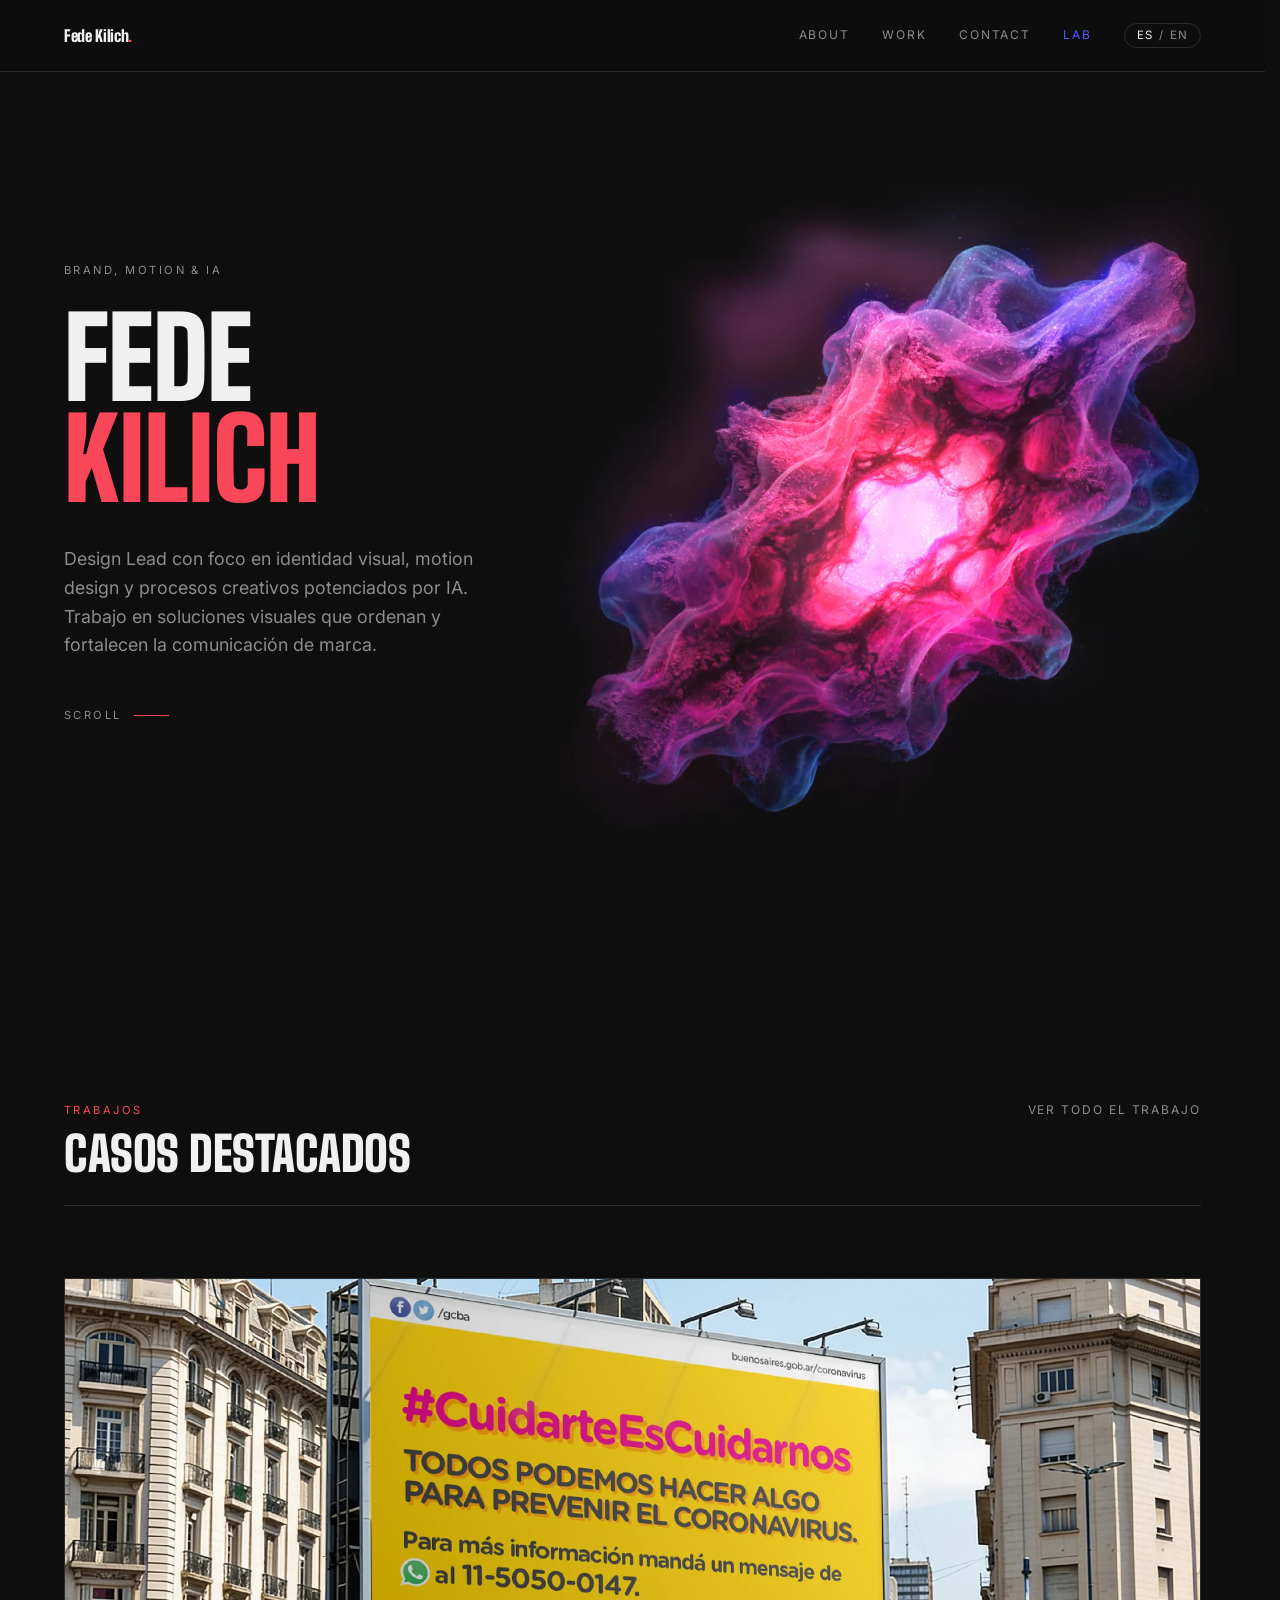
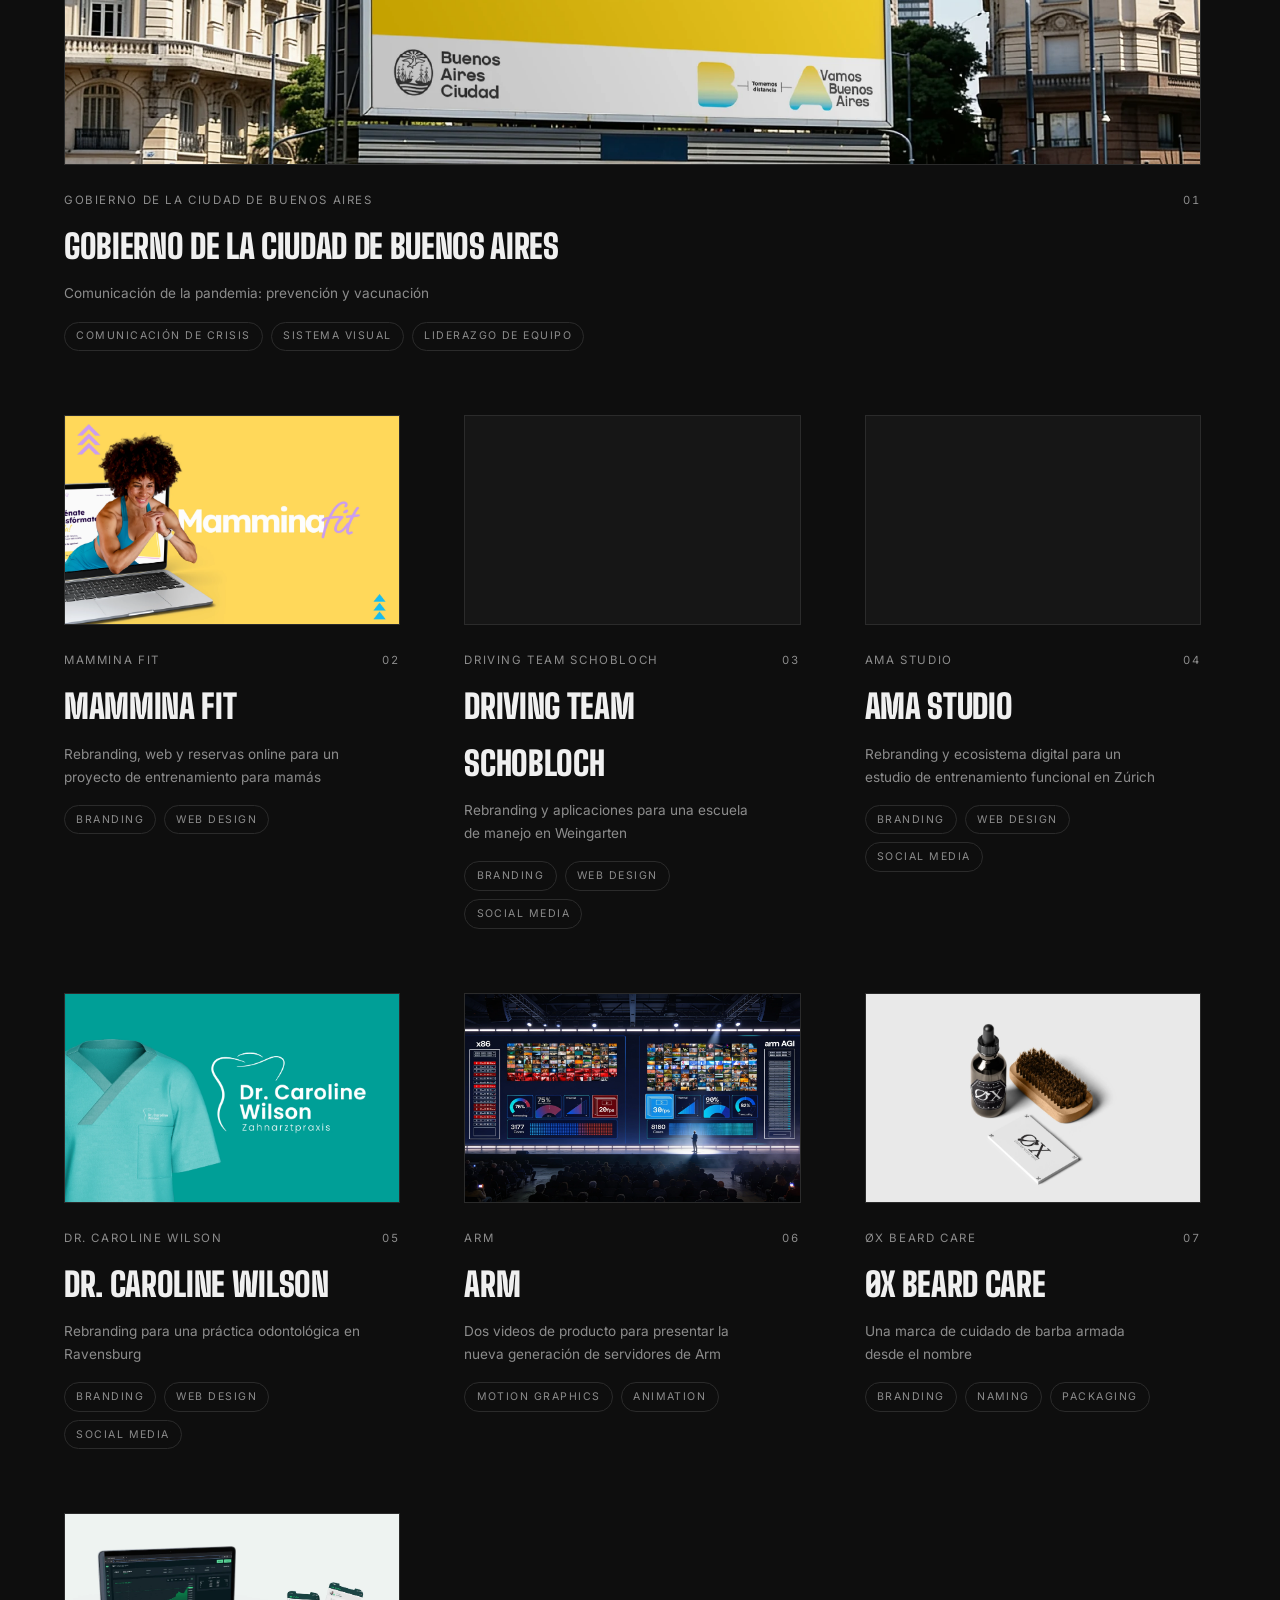
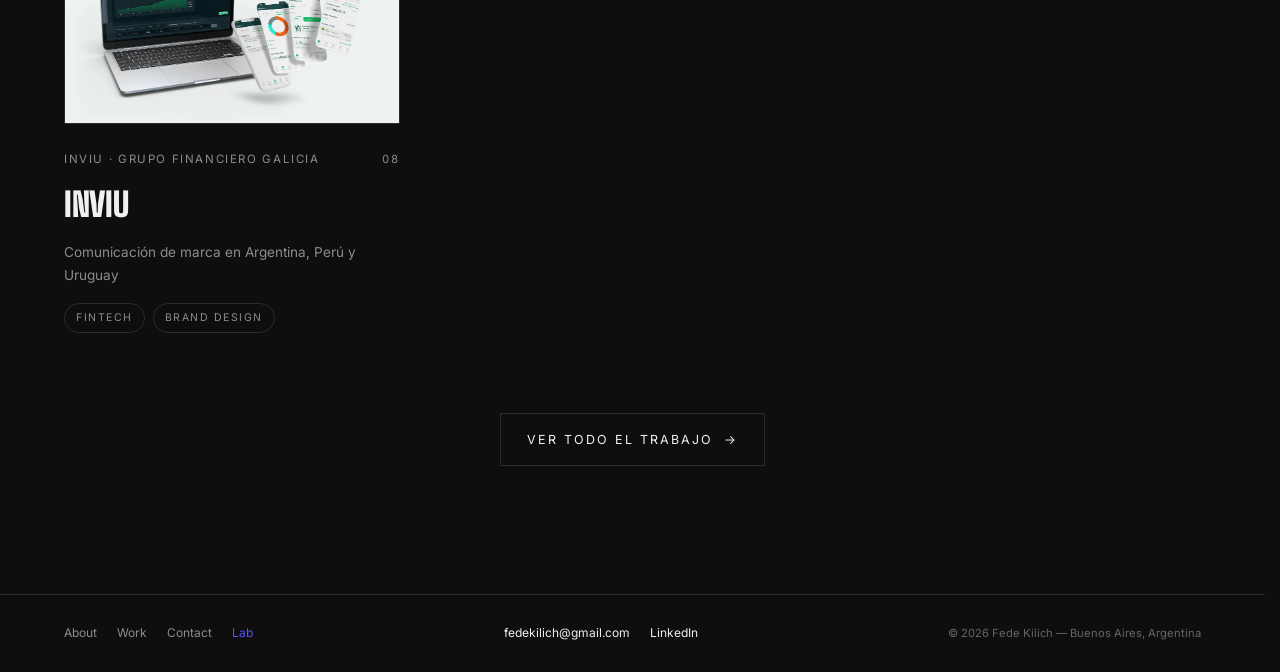
==== commit 5f90021e: "Contacto suma WhatsApp, la acción de cada fila en hover y el email nuevo La fila de WhatsApp va entr" ====
--- a/index.html
+++ b/index.html
@@ -104,7 +104,7 @@
     </nav>
     <div class="site-footer__links">
       <!-- TODO: email definitivo pendiente de confirmar (PRD §5.6) -->
-      <a href="contact.html">hola@fedekilich.com</a>
+      <a href="contact.html">fedekilich@gmail.com</a>
       <a href="https://www.linkedin.com/in/fedekilich" target="_blank" rel="noopener">LinkedIn</a>
     </div>
     <span class="site-footer__meta">
--- a/assets/css/base.css
+++ b/assets/css/base.css
@@ -59,7 +59,9 @@
   font-family: var(--font-body);
   font-size: 1rem;
   line-height: 1.7;
-  overflow-x: hidden;
+  /* clip y no hidden: contiene el desborde horizontal igual, pero no crea
+     contenedor de scroll, que es lo que anula position:sticky adentro. */
+  overflow-x: clip;
   -webkit-font-smoothing: antialiased;
 
   /* El footer queda abajo aunque la página sea corta */
--- a/assets/css/home.css
+++ b/assets/css/home.css
@@ -49,7 +49,7 @@
   position: absolute;
   top: 50%;
   right: 3vw;                  /* masa corrida a la derecha */
-  height: min(104%, 62vw);     /* el cuadrado trae su propio margen negro */
+  height: min(88.4%, 52.7vw);  /* 15% menos que el tamaño original (104% / 62vw) */
   width: auto;
   max-width: none;             /* base.css limita video a max-width: 100% */
   aspect-ratio: 1;
@@ -215,6 +215,12 @@
 
   .hero__copy { max-width: min(100%, 40rem); }
 
+  /* En vertical el nombre es lo que tiene que pesar: que ocupe ~70% del
+     ancho util en vez del 30% que daba el minimo del clamp general.
+     El tope de 8rem evita que se dispare en las pantallas mas anchas
+     de este rango, donde ya no es un celular. */
+  .hero__title { font-size: min(27.5vw, 8rem); }
+
   .hero__video {
     top: 0;
     right: 50%;
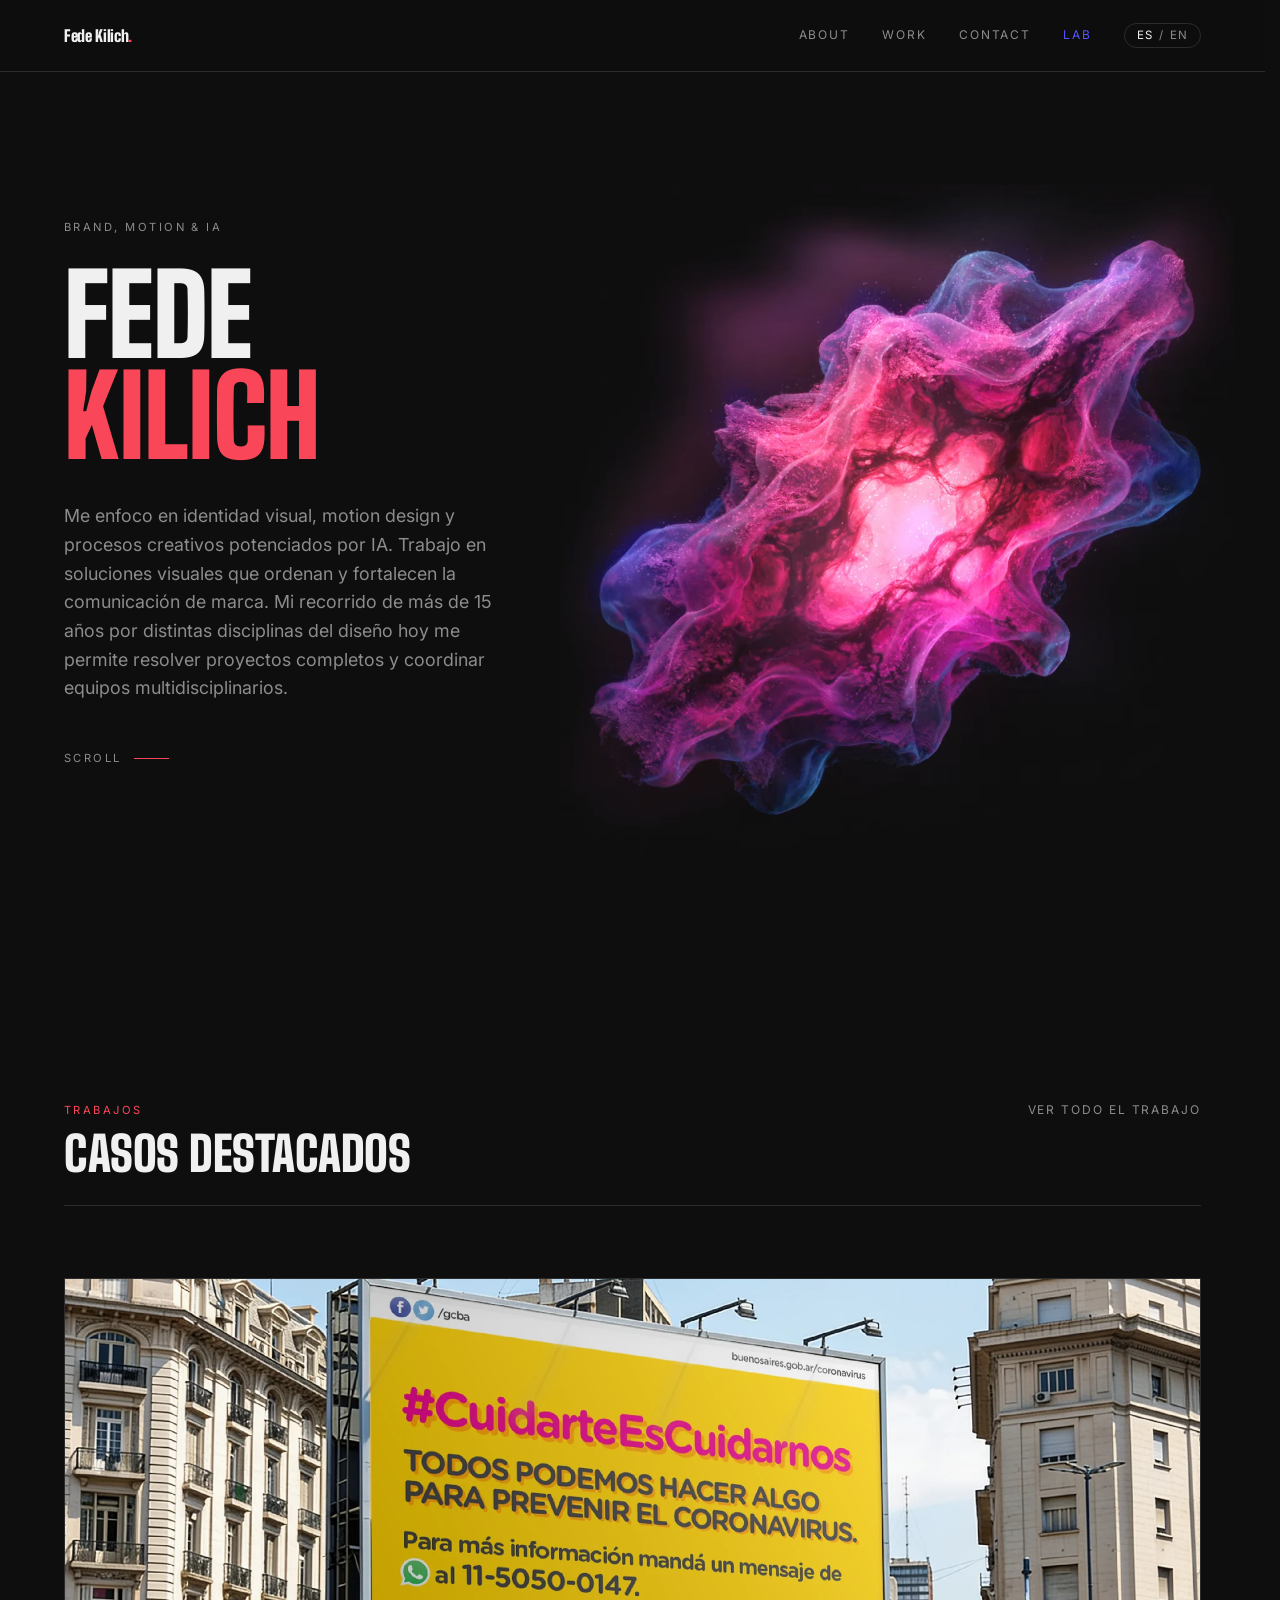
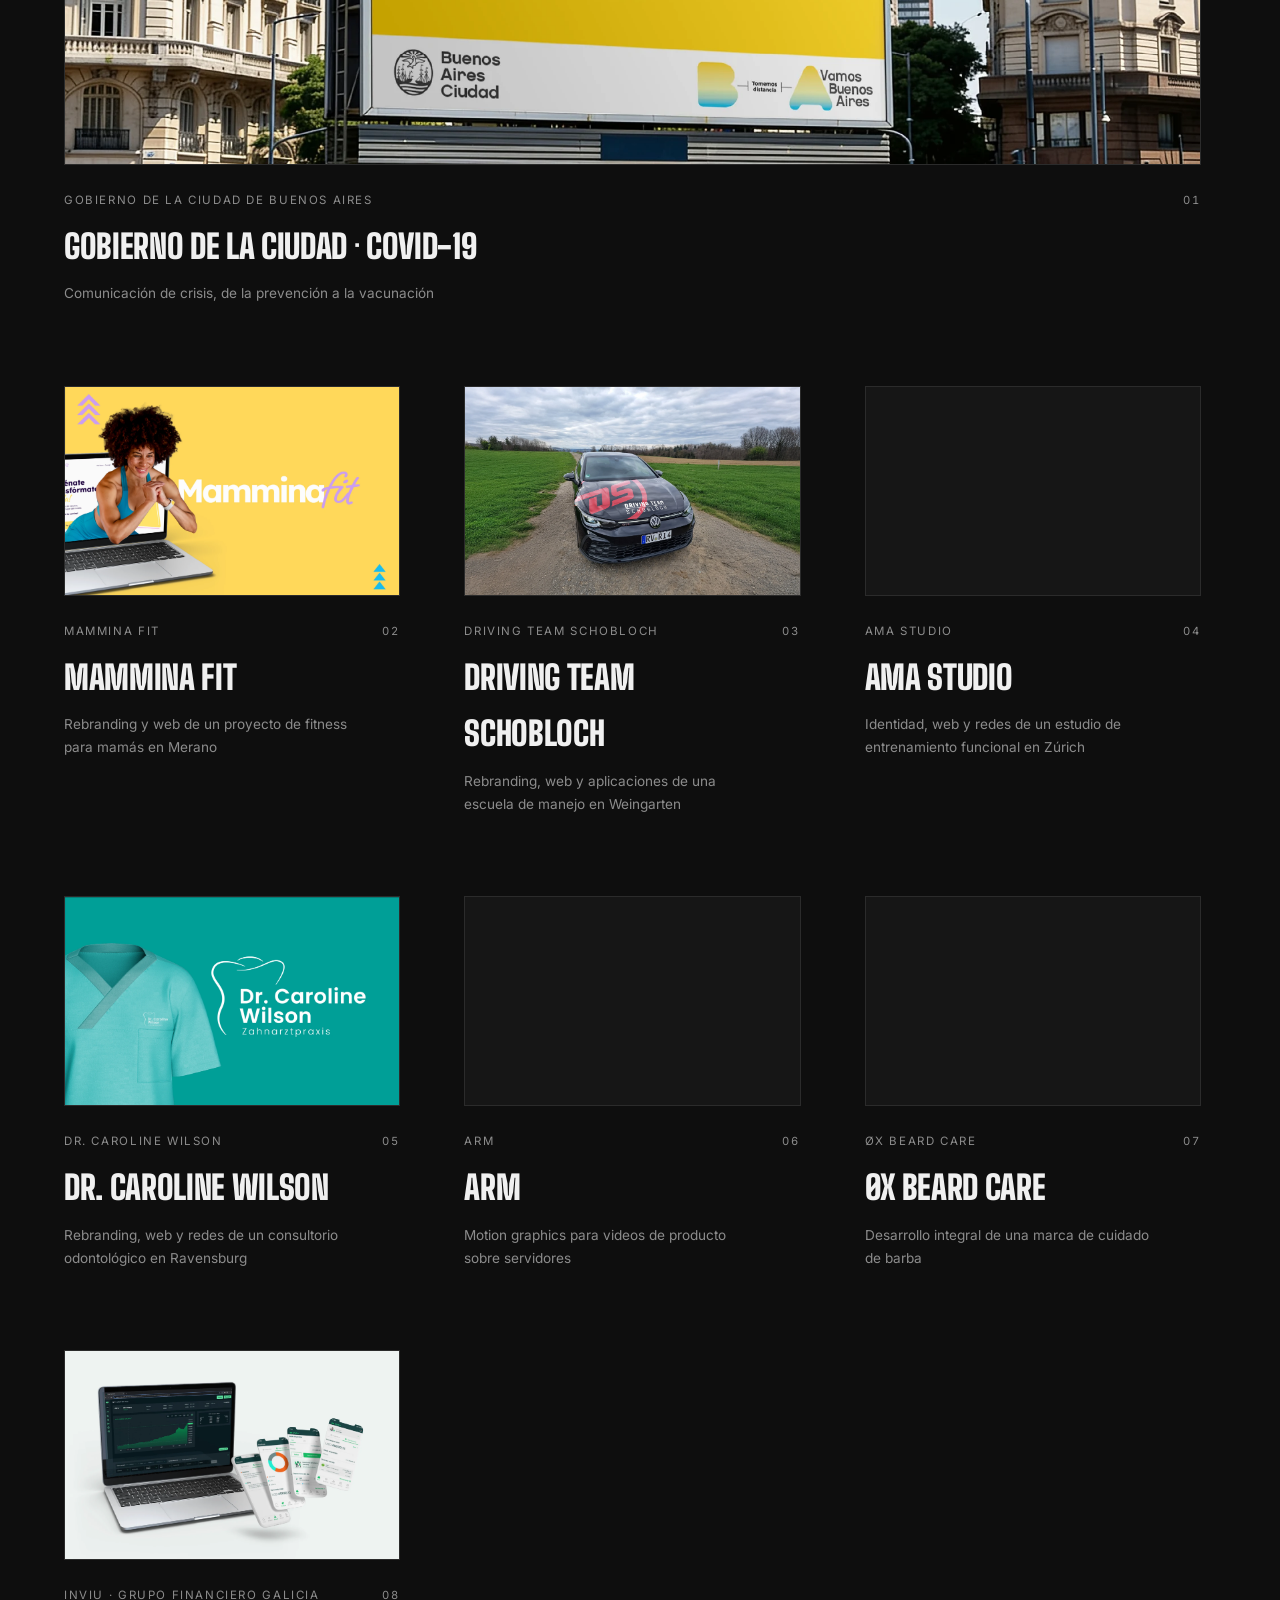
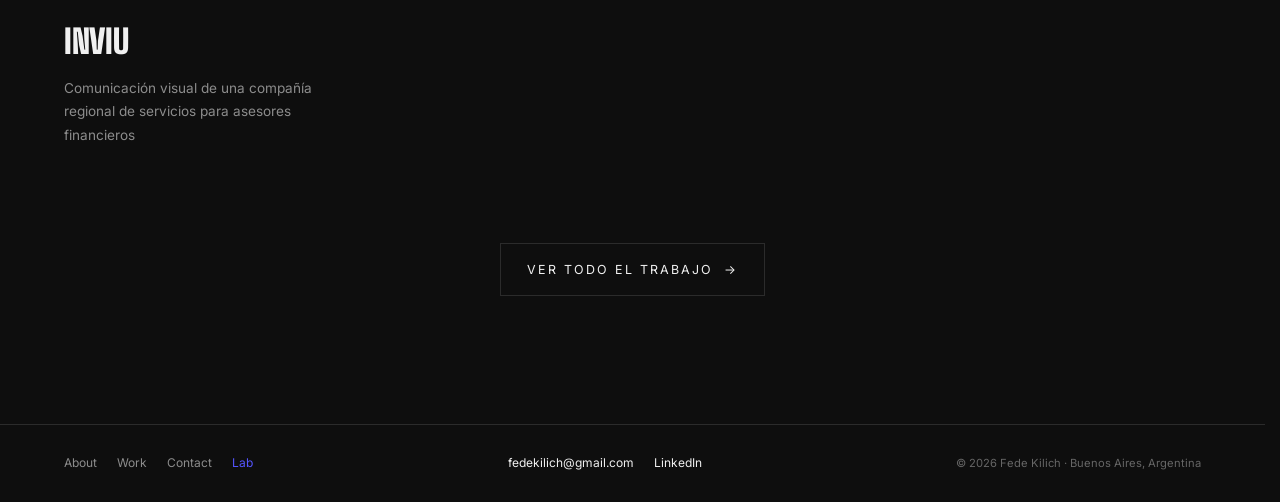
==== commit e9eac52a: "Todo el copy pasa a los textos aprobados y los tags tienen catálogo propio El paquete del 27 de novi" ====
--- a/index.html
+++ b/index.html
@@ -4,8 +4,8 @@
 <meta charset="utf-8">
 <meta name="viewport" content="width=device-width, initial-scale=1">
 <meta name="robots" content="noindex, nofollow">
-<title data-i18n="pagina.index.title">Fede Kilich — Design Lead · Brand &amp; Motion</title>
-<meta name="description" data-i18n-content="pagina.index.description" content="Design Lead con foco en identidad visual, motion design y procesos creativos potenciados por IA.">
+<title data-i18n="pagina.index.title">Fede Kilich - Design Lead · Brand, Motion &amp; IA</title>
+<meta name="description" data-i18n-content="pagina.index.description" content="Design Lead en Buenos Aires. Identidad visual, motion design y procesos creativos potenciados por IA.">
 
 <link rel="preconnect" href="https://fonts.googleapis.com">
 <link rel="preconnect" href="https://fonts.gstatic.com" crossorigin>
@@ -65,7 +65,7 @@
           <span class="hero__bar" aria-hidden="true"></span>
         </span>
       </h1>
-      <p class="hero__intro" data-i18n="hero.intro">Design Lead con foco en identidad visual, motion design y procesos creativos potenciados por IA. Trabajo en soluciones visuales que ordenan y fortalecen la comunicación de marca.</p>
+      <p class="hero__intro" data-i18n="hero.intro">Me enfoco en identidad visual, motion design y procesos creativos potenciados por IA. Trabajo en soluciones visuales que ordenan y fortalecen la comunicación de marca. Mi recorrido de más de 15 años por distintas disciplinas del diseño hoy me permite resolver proyectos completos y coordinar equipos multidisciplinarios.</p>
       <a class="hero__scroll" href="#work">
         <span data-i18n="hero.scroll">Scroll</span>
         <span class="hero__cue" aria-hidden="true"></span>
@@ -108,7 +108,7 @@
       <a href="https://www.linkedin.com/in/fedekilich" target="_blank" rel="noopener">LinkedIn</a>
     </div>
     <span class="site-footer__meta">
-      <span data-i18n="footer.rights">© 2026 Fede Kilich</span> —
+      <span data-i18n="footer.rights">© 2026 Fede Kilich</span> ·
       <span data-i18n="footer.location">Buenos Aires, Argentina</span>
     </span>
   </div>
--- a/assets/css/home.css
+++ b/assets/css/home.css
@@ -206,10 +206,13 @@
    para que la masa nunca empuje al texto fuera de pantalla. */
 @media (max-width: 1199px) {
   .hero {
-    /* El header mide 72px y empuja al hero hacia abajo: sin descontarlo, el
-       bloque de texto alineado abajo se va de pantalla. */
+    /* El texto arranca pasada la mitad de la pantalla: la masa se queda con
+       la mitad de arriba y el nombre entra limpio abajo. Lo que sobra sigue
+       hacia abajo y se scrollea, a proposito.
+       El header mide 72px y ya empuja al hero, asi que se descuenta. */
     min-height: calc(100svh - 72px);
-    align-items: end;
+    align-items: start;
+    padding-top: calc(50svh - 72px);
     padding-bottom: clamp(2.5rem, 6vw, 4rem);
   }
 
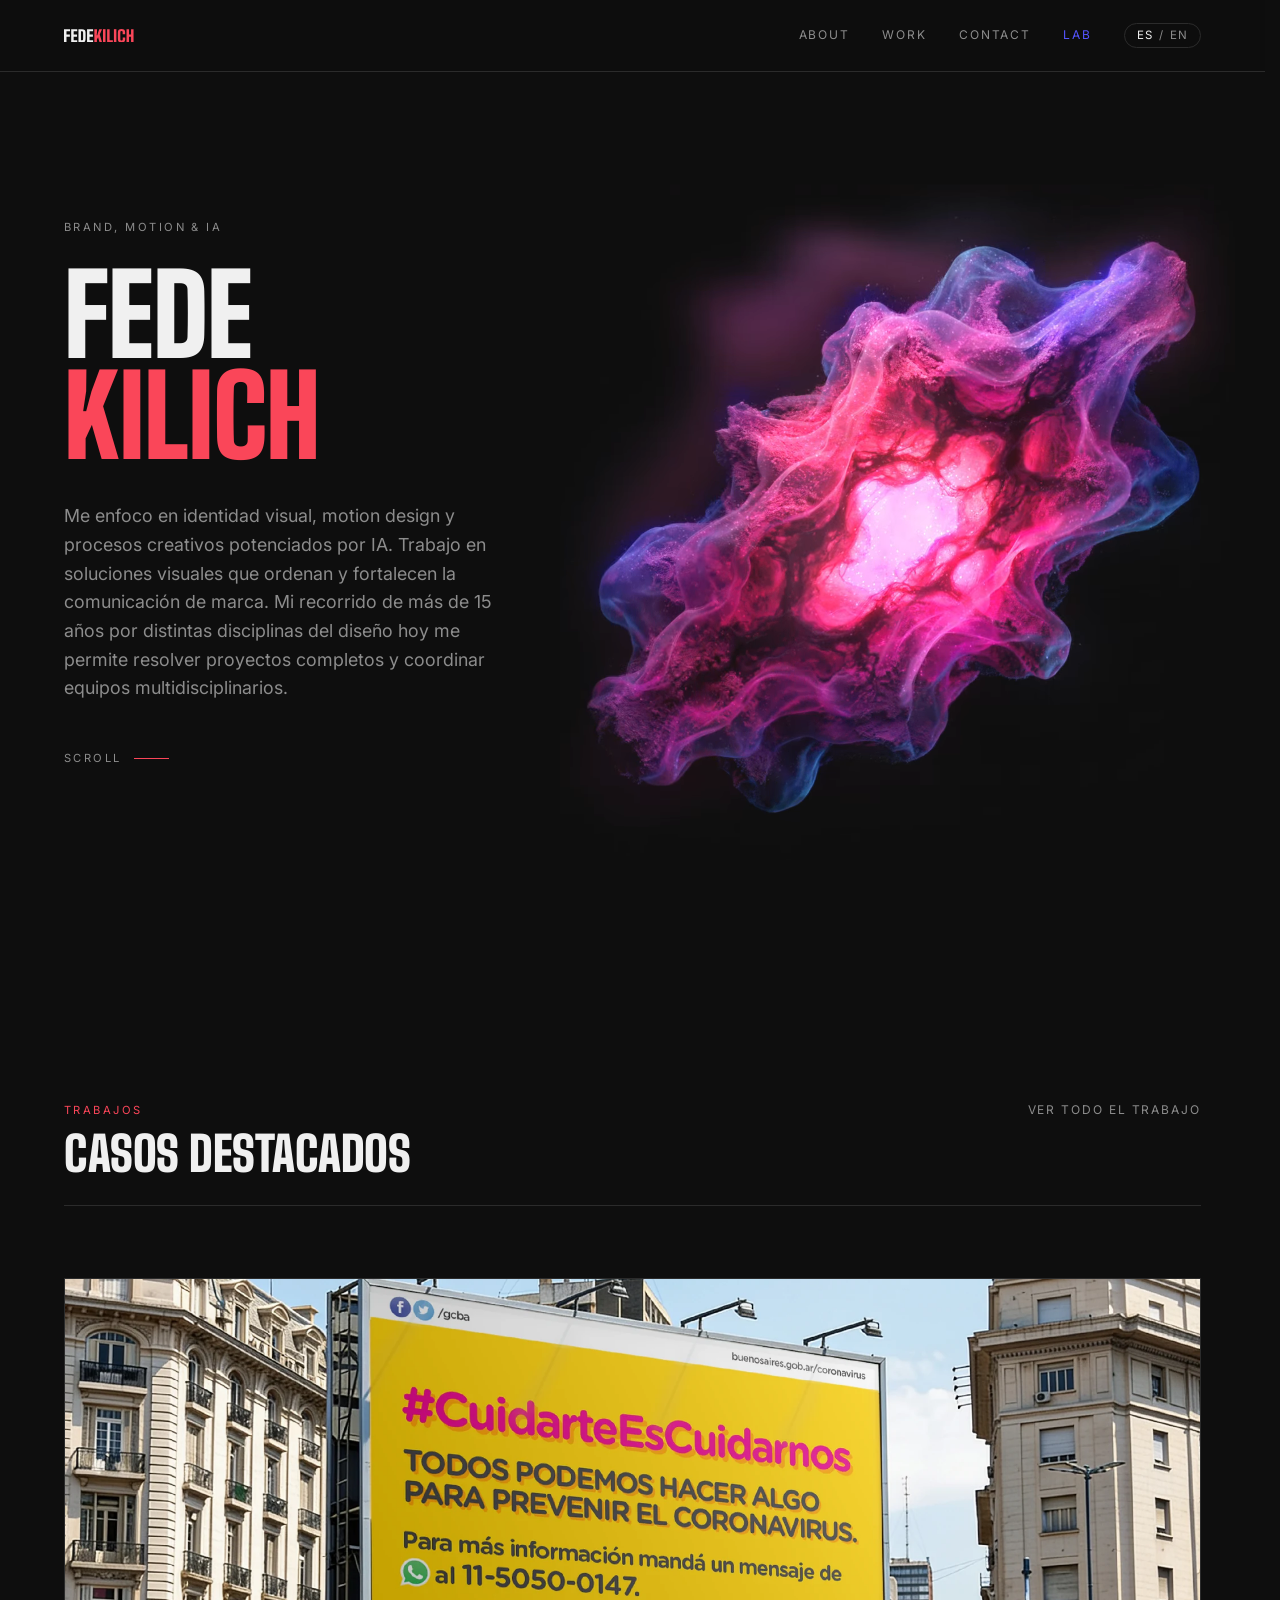
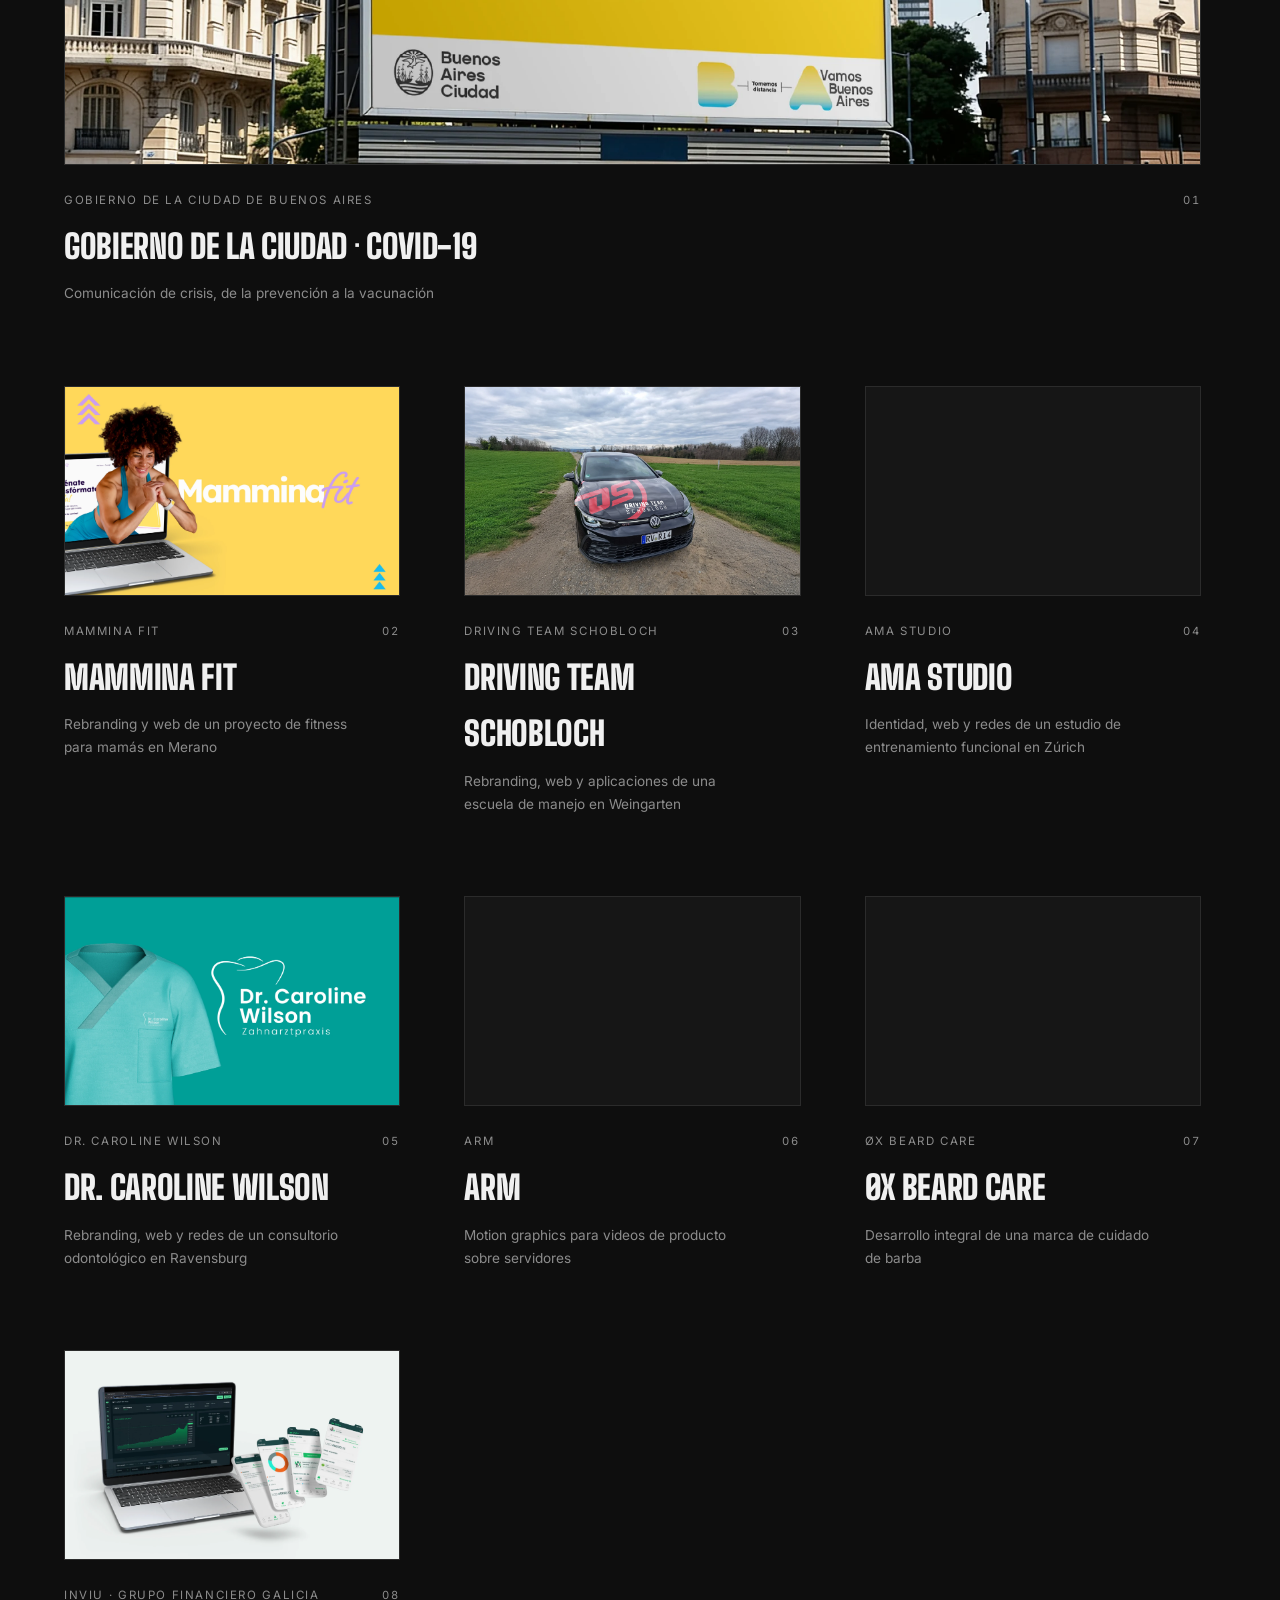
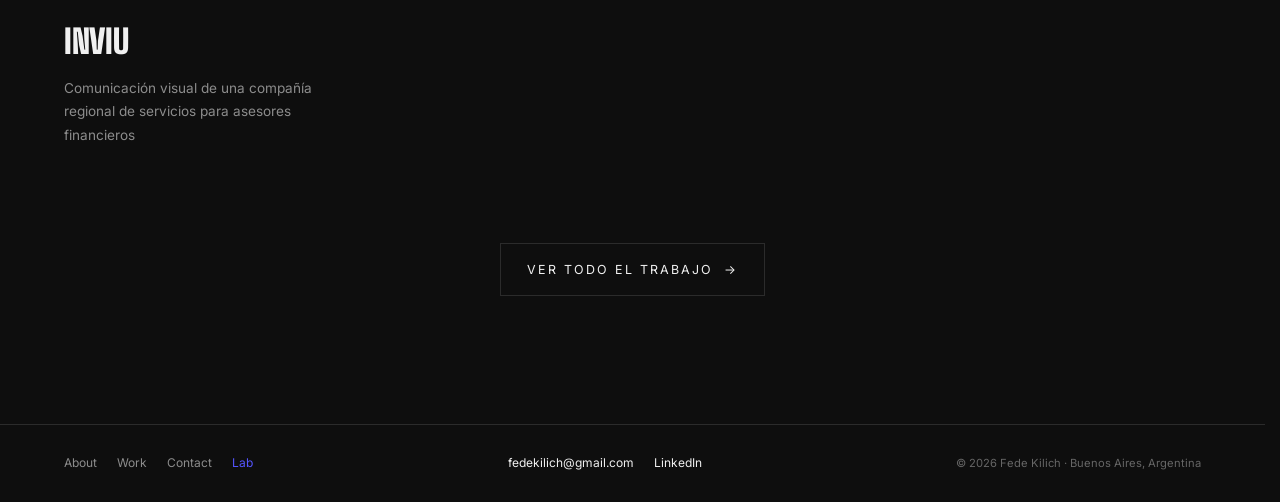
==== commit 269d4b0d: "El nav abre con el logo y no con el nombre escrito Entra el SVG de FEDEKILICH en las siete páginas, " ====
--- a/index.html
+++ b/index.html
@@ -25,7 +25,20 @@
 
 <header class="site-header">
   <div class="shell site-header__inner">
-    <a class="wordmark" href="index.html">Fede Kilich<span>.</span></a>
+    <a class="wordmark" href="index.html" aria-label="Fede Kilich">
+      <svg class="wordmark__logo" viewBox="0 0 1420.87 277.71" aria-hidden="true" focusable="false">
+        <path class="wordmark__ink" d="M0,274.32V3.39h123.28v44.7H50.8v66.04h69.09v44.71H50.8v115.48H0Z"/>
+        <path class="wordmark__ink" d="M146.64,274.32V3.39h123.28v44.7h-72.47v66.04h69.08v44.71h-69.08v70.78h72.47v44.7H146.64Z"/>
+        <path class="wordmark__ink" d="M295.83,274.32V3.39h71.8q38.1,0,55.11,16.17t17.7,53.25q.51,23.54.68,44.71.16,21.17,0,42.33-.17,21.17-.68,44.71-.68,37.25-17.7,53.51-17.01,16.25-55.12,16.25H295.83ZM346.63,229.62h21q10.66,0,16.25-4.91,5.59-4.91,5.76-14.06.51-18.11.76-36.07.25-17.94.25-35.89,0-17.95-.25-35.99-.25-18.03-.76-35.98-.17-8.97-5.67-13.8-5.51-4.83-16.34-4.83h-21V229.62Z"/>
+        <path class="wordmark__ink" d="M471.08,274.32V3.39h123.28v44.7h-72.47v66.04h69.08v44.71h-69.08v70.78h72.47v44.7H471.08Z"/>
+        <path class="wordmark__accent" d="M620.27,274.32V3.39h54.18l-.67,65.7-6.1,60.62h12.19l16.26-60.62,24.38-65.7h55.54l-45.04,111.42,47.08,159.51h-51.48l-30.65-107.86-23.88,46.73v61.13H620.27Z"/>
+        <path class="wordmark__accent" d="M797.05,274.32V3.39h50.8v270.93H797.05Z"/>
+        <path class="wordmark__accent" d="M881.03,274.32V3.39h50.8v226.23h66.72v44.7H881.03Z"/>
+        <path class="wordmark__accent" d="M1019.55,274.32V3.39h50.8v270.93H1019.55Z"/>
+        <path class="wordmark__accent" d="M1175.5,277.71q-39.11,0-56.38-15.75t-18.12-52.32q-.17-18.63-.43-36.16-.25-17.52-.25-34.71,0-17.18.25-34.88.26-17.69.43-36.49.5-34.72,18.45-51.06Q1137.4,0,1175.5,0q37.43,0,54.95,16.51,17.53,16.51,18.55,51.22.16,5.59.17,12.11,0,6.52-.17,13.04-.18,6.52-.34,12.11h-50.8q.16-6.26.34-13.29.16-7.03.16-14.06,0-7.02-.16-13.29-.18-12.36-5.59-17.7-5.42-5.33-17.11-5.33-12.19,0-17.78,5.33-5.58,5.34-5.92,17.7-.51,18.63-.76,37.34-.26,18.71-.26,37.17,0,18.45.26,37,.25,18.54.76,37.16.33,12.37,5.92,17.87,5.59,5.5,17.78,5.5,12.36,0,17.95-5.5,5.59-5.5,6.1-17.87.34-7.27.42-13.54.09-6.26,0-12.79-.08-6.51-.42-13.97h50.8q.34,8.13.34,18.46,0,10.33-.34,18.46-1.02,36.57-18.29,52.32Q1214.79,277.71,1175.5,277.71Z"/>
+        <path class="wordmark__accent" d="M1277.61,274.32V3.39h50.8v110.74h41.66V3.39h50.8v270.93h-50.8v-115.48h-41.66v115.48H1277.61Z"/>
+      </svg>
+    </a>
     <nav class="site-nav" data-i18n-aria-label="nav.primary" aria-label="Navegación principal">
       <a class="site-nav__link" href="about.html" data-i18n="nav.about">About</a>
       <a class="site-nav__link" href="all-work.html" data-i18n="nav.work">Work</a>
--- a/assets/css/base.css
+++ b/assets/css/base.css
@@ -159,16 +159,23 @@
   gap: 0.75rem 1.5rem;
 }
 
+/* El logo va inline y no como <img> para que los colores salgan de las
+   variables: en el Lab el acento es azul, y así KILICH lo sigue solo. Se mide
+   en em para que el font-size del enlace lo siga escalando, como cuando era
+   texto. */
 .wordmark {
-  font-family: var(--font-display);
-  font-weight: 900;
+  display: inline-flex;
   font-size: 1rem;
-  letter-spacing: -0.02em;
-  white-space: nowrap;
   color: var(--text);
   text-decoration: none;
 }
-.wordmark span { color: var(--accent); }
+.wordmark__logo {
+  display: block;
+  height: 0.85em;
+  width: auto;
+}
+.wordmark__ink { fill: currentColor; }
+.wordmark__accent { fill: var(--accent); }
 
 .site-nav {
   display: flex;
